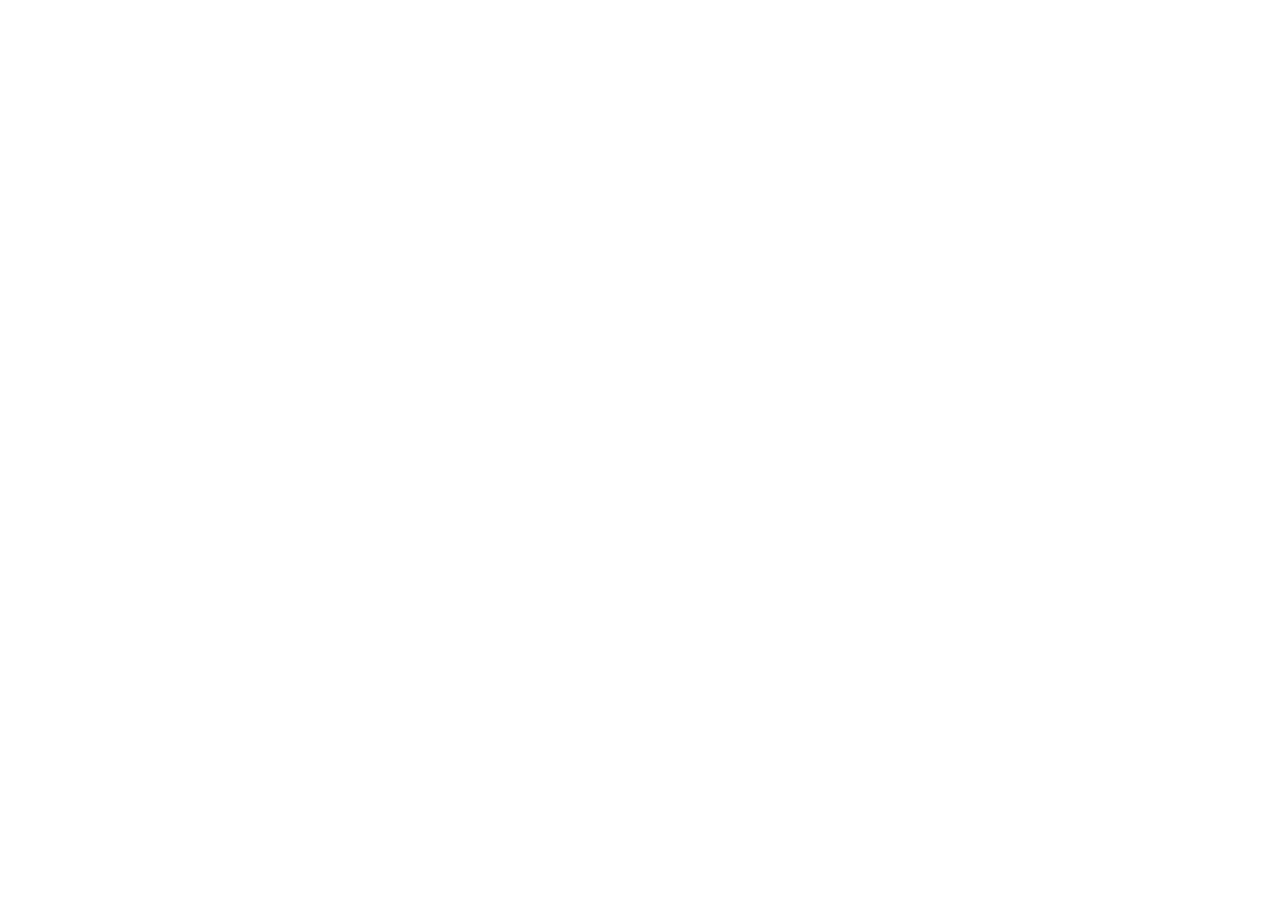
==== index.html @ e1610df7 "Add EYD Academy preview shell" ====
<!doctype html>
<html lang="en">
<head>
  <meta charset="utf-8" />
  <meta name="viewport" content="width=device-width,initial-scale=1" />
  <meta name="theme-color" content="#0a0a0f" />
  <title>EYD Academy — Preview</title>
  <link rel="stylesheet" href="styles.css">
</head>
<body>
<div id="app" class="app"></div>
<script src="app.js"></script>
</body>
</html>
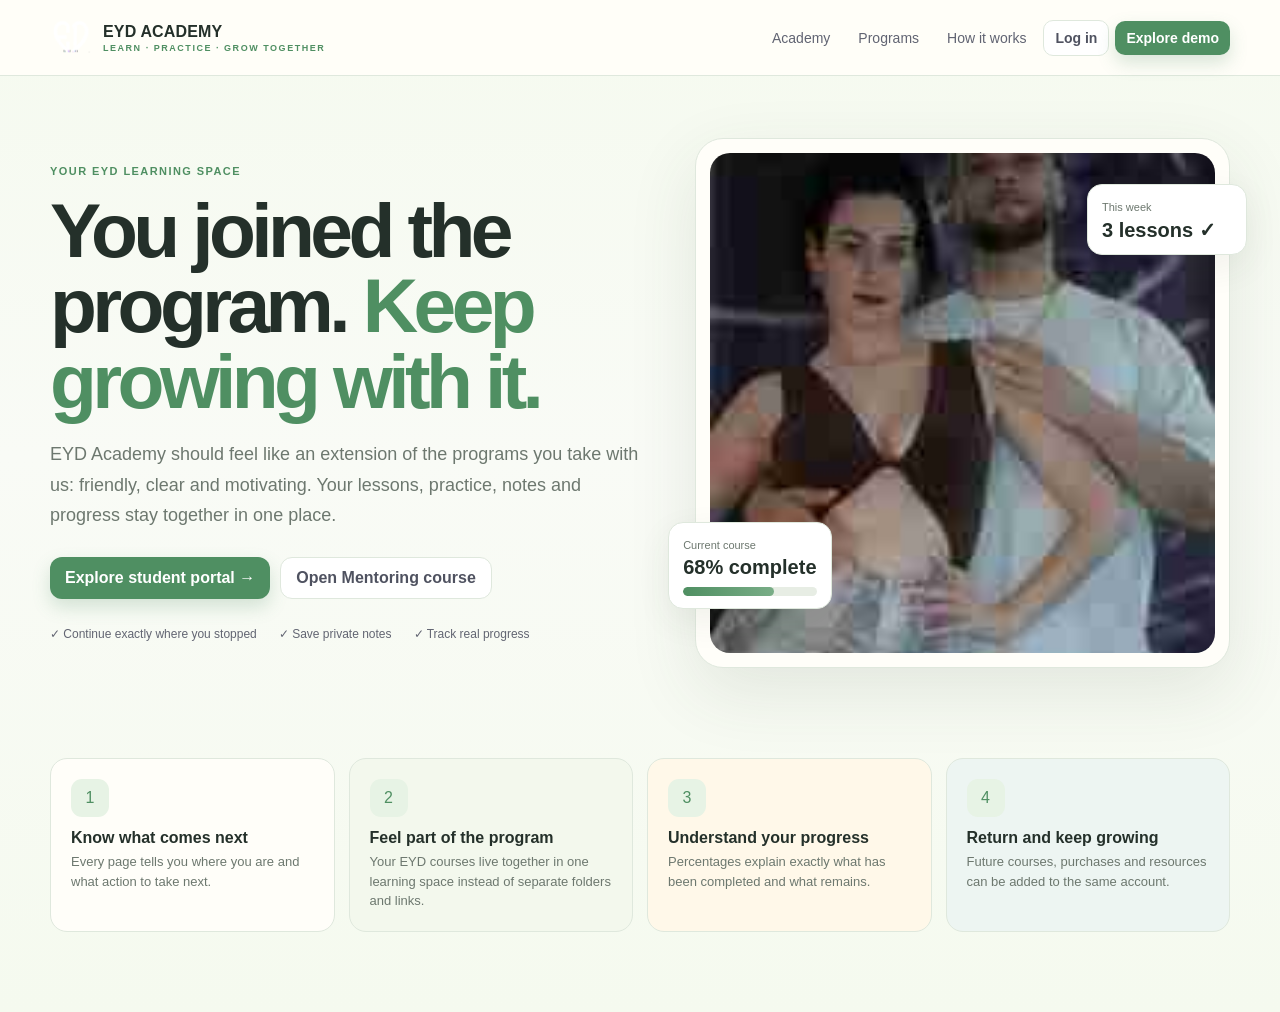
==== commit 1ab7db24: "Deploy EYD Academy V4 as main site" ====
--- a/index.html
+++ b/index.html
@@ -1,14 +1,175 @@
 <!doctype html>
 <html lang="en">
 <head>
-  <meta charset="utf-8" />
-  <meta name="viewport" content="width=device-width,initial-scale=1" />
-  <meta name="theme-color" content="#0a0a0f" />
-  <title>EYD Academy — Preview</title>
-  <link rel="stylesheet" href="styles.css">
+<meta charset="utf-8">
+<meta name="viewport" content="width=device-width,initial-scale=1">
+<meta name="theme-color" content="#f6f7fb">
+<title>EYD Academy — Community Learning</title>
+<link rel="stylesheet" href="styles.css">
 </head>
 <body>
-<div id="app" class="app"></div>
-<script src="app.js"></script>
+
+<section id="landing" class="route active">
+  <header class="landingTop">
+    <div class="inner">
+      <a class="brand" href="#landing">
+        <img src="assets/eyd-logo.png" alt="EYD logo">
+        <span>EYD ACADEMY<small>LEARN · PRACTICE · GROW TOGETHER</small></span>
+      </a>
+      <nav class="landingNav">
+        <a href="#landing">Academy</a>
+        <a href="#landing">Programs</a>
+        <a href="#auth">How it works</a>
+        <a class="btn ghost keep" href="#auth">Log in</a>
+        <a class="btn primary keep" href="#dashboard">Explore demo</a>
+      </nav>
+    </div>
+  </header>
+
+  <main>
+    <section class="landingHero">
+      <div>
+        <div class="kicker">Your EYD learning space</div>
+        <h1>You joined the program. <span>Keep growing with it.</span></h1>
+        <p>EYD Academy should feel like an extension of the programs you take with us: friendly, clear and motivating. Your lessons, practice, notes and progress stay together in one place.</p>
+        <div style="display:flex;gap:10px;flex-wrap:wrap">
+          <a class="btn primary" href="#dashboard">Explore student portal →</a>
+          <a class="btn ghost" href="#mentoring">Open Mentoring course</a>
+        </div>
+        <div style="display:flex;gap:22px;margin-top:28px;flex-wrap:wrap;color:#626572;font-size:12px">
+          <span>✓ Continue exactly where you stopped</span>
+          <span>✓ Save private notes</span>
+          <span>✓ Track real progress</span>
+        </div>
+      </div>
+      <div class="heroShot">
+        <img src="assets/couple.jpg" alt="Dance learning">
+        <div class="heroFloat one">
+          <span>Current course</span>
+          <strong>68% complete</strong>
+          <div class="progress" style="margin-top:8px"><i style="width:68%"></i></div>
+        </div>
+        <div class="heroFloat two">
+          <span>This week</span>
+          <strong>3 lessons ✓</strong>
+        </div>
+      </div>
+    </section>
+
+    <section class="landingFeatures">
+      <div class="featureStrip">
+        <div class="featureMini"><div class="fi">1</div><b>Know what comes next</b><p>Every page tells you where you are and what action to take next.</p></div>
+        <div class="featureMini"><div class="fi">2</div><b>Feel part of the program</b><p>Your EYD courses live together in one learning space instead of separate folders and links.</p></div>
+        <div class="featureMini"><div class="fi">3</div><b>Understand your progress</b><p>Percentages explain exactly what has been completed and what remains.</p></div>
+        <div class="featureMini"><div class="fi">4</div><b>Return and keep growing</b><p>Future courses, purchases and resources can be added to the same account.</p></div>
+      </div>
+    </section>
+  </main>
+</section>
+
+<section id="auth" class="route">
+  <div class="authPage">
+    <div class="authVisual">
+      <a class="brand" href="#landing"><img src="assets/eyd-logo.png"><span>EYD ACADEMY<small>LEARN · PRACTICE · GROW TOGETHER</small></span></a>
+      <div>
+        <div class="kicker">Your learning stays with you</div>
+        <h1>One account for every EYD course you join.</h1>
+        <p>Your progress, notes, achievements and course access stay connected to your account—even when new programs are added later.</p>
+      </div>
+      <span class="small muted">Secure authentication will replace this prototype login in production.</span>
+    </div>
+    <div class="authFormWrap">
+      <div class="authBox" id="loginBox">
+        <div class="kicker">Welcome back</div>
+        <h2>Log in to EYD Academy</h2>
+        <p>Continue your courses and pick up from your last lesson.</p>
+        <div class="field"><label>Email</label><input value="student@eyd-preview.local"></div>
+        <div class="field"><label>Password</label><input type="password" value="PreviewStudent26!"></div>
+        <div style="display:flex;justify-content:flex-end"><button class="textLink" onclick="showForgot()">Forgot password?</button></div>
+        <button class="btn primary" onclick="location.hash='#dashboard'">Log in</button>
+        <button class="btn ghost" onclick="location.hash='#admin'">Open admin demo</button>
+        <p class="small" style="text-align:center;margin-top:18px">New student? <button class="textLink" onclick="showRegister()">Create an account</button></p>
+      </div>
+      <div class="authBox hidden" id="forgotBox">
+        <div class="kicker">Password reset</div>
+        <h2>Reset your password</h2>
+        <p>Enter your email and we’ll send a secure, expiring reset link. The old password is never shown or recoverable.</p>
+        <div class="field"><label>Email</label><input value="student@eyd-preview.local"></div>
+        <button class="btn primary" onclick="showResetSent()">Send reset link</button>
+        <button class="textLink" style="margin-top:16px" onclick="showLogin()">← Back to login</button>
+      </div>
+      <div class="authBox hidden" id="resetSentBox">
+        <div class="pill green">Email sent</div>
+        <h2>Check your inbox</h2>
+        <p>A secure password reset link was sent to <b>student@eyd-preview.local</b>.</p>
+        <button class="btn soft" onclick="showNewPassword()">Preview reset link</button>
+        <button class="textLink" style="margin-top:16px" onclick="showLogin()">Back to login</button>
+      </div>
+      <div class="authBox hidden" id="newPasswordBox">
+        <div class="kicker">Choose a new password</div>
+        <h2>Create a new password</h2>
+        <div class="field"><label>New password</label><input type="password" value="NewSecurePassword!"></div>
+        <div class="field"><label>Confirm password</label><input type="password" value="NewSecurePassword!"></div>
+        <button class="btn primary" onclick="showLogin();toast('Password changed in preview')">Update password</button>
+      </div>
+      <div class="authBox hidden" id="registerBox">
+        <div class="kicker">Create your account</div>
+        <h2>Join EYD Academy</h2>
+        <p>Your purchases can then be attached to this account automatically or by the school.</p>
+        <div class="field"><label>Full name</label><input value="Alex Morgan"></div>
+        <div class="field"><label>Email</label><input value="alex@example.com"></div>
+        <div class="field"><label>Password</label><input type="password" value="SecurePassword!"></div>
+        <button class="btn primary" onclick="location.hash='#dashboard'">Create account</button>
+        <button class="textLink" style="margin-top:16px" onclick="showLogin()">Already have an account?</button>
+      </div>
+    </div>
+  </div>
+</section>
+
+<div id="app" class="route">
+  <div class="appShell">
+    <aside class="sidebar">
+      <a class="sideBrand" href="#dashboard"><img src="assets/eyd-logo.png"><span>EYD ACADEMY<small>STUDENT PORTAL</small></span></a>
+      <div class="sideGroupLabel">My learning</div>
+      <nav class="sideNav">
+        <a href="#dashboard" data-side="dashboard">⌂ <span>Home</span></a>
+        <a href="#courses" data-side="courses">▤ <span>My programs</span><span class="badgeCount">3</span></a>
+        <a href="#journey" data-side="journey">↗ <span>My journey</span></a>
+        <a href="#mentoring" data-side="mentoring">▶ <span>Recommended next</span></a>
+      </nav>
+      <div class="sideGroupLabel">My space</div>
+      <nav class="sideNav">
+        <a href="#saved" data-side="saved">☆ <span>Saved lessons</span></a>
+        <a href="#account" data-side="account">⚙ <span>Account & security</span></a>
+      </nav>
+      <div class="sideBottom">
+        <div class="userMini">
+          <div class="avatar">AM</div>
+          <div><b>Alex Morgan</b><small>Level 6 learner</small></div>
+        </div>
+      </div>
+    </aside>
+    <main class="appMain">
+      <header class="topbar">
+        <button class="iconBtn mobileMenu" onclick="location.hash='#dashboard'">☰</button>
+        <div class="search"><span>⌕</span><input placeholder="Search lessons, courses, topics..."></div>
+        <div class="topActions">
+          <span class="pill violet">740 XP</span>
+          <button class="iconBtn" title="Notifications">◌</button>
+          <a class="iconBtn" href="#account" title="Account">AM</a>
+        </div>
+      </header>
+      <div id="appRoute"></div>
+    </main>
+  </div>
+</div>
+
+<div id="toast" style="position:fixed;right:20px;bottom:20px;background:#171824;color:#fff;padding:12px 15px;border-radius:12px;font-size:12px;opacity:0;pointer-events:none;transition:.2s;z-index:100"></div>
+
+<script src="js/01.js"></script>
+<script src="js/02.js"></script>
+<script src="js/03.js"></script>
+<script src="js/04.js"></script>
+<script src="js/05.js"></script>
 </body>
 </html>
--- a/styles.css
+++ b/styles.css
@@ -0,0 +1,130 @@
+:root {
+  --bg:#f5faef;
+  --surface:#fffef9;
+  --surface-2:#f9fcf6;
+  --ink:#24302a;
+  --muted:#6d786f;
+  --line:#dfe8dd;
+  --violet:#4f8f62;
+  --violet-dark:#376847;
+  --violet-soft:#e7f3e5;
+  --green:#6ea77d;
+  --green-soft:#e7f3e5;
+  --amber:#c89f46;
+  --amber-soft:#fff4d9;
+  --red:#df665e;
+  --shadow:0 12px 35px rgba(51,72,56,.07);
+  --shadow-lg:0 24px 70px rgba(51,72,56,.11);
+  --radius:20px;
+}
+*{box-sizing:border-box}
+html{scroll-behavior:smooth}
+body{margin:0;background:var(--bg);color:var(--ink);font-family:Inter,ui-sans-serif,-apple-system,BlinkMacSystemFont,"Segoe UI",sans-serif}
+button,input,textarea,select{font:inherit}
+button{cursor:pointer}
+a{color:inherit;text-decoration:none}
+img{display:block}
+.hidden{display:none!important}
+.route{display:none} .route.active{display:block}
+.icon{width:20px;height:20px;display:inline-block;vertical-align:middle}
+.small{font-size:12px} .muted{color:var(--muted)}
+.kicker{font-size:11px;text-transform:uppercase;letter-spacing:.13em;font-weight:800;color:var(--violet)}
+.btn{border:0;border-radius:12px;padding:11px 15px;font-weight:750;display:inline-flex;align-items:center;justify-content:center;gap:8px;transition:.18s}
+.btn:hover{transform:translateY(-1px)}
+.btn.primary{background:var(--violet);color:#fff;box-shadow:0 8px 18px rgba(79,143,98,.22)}
+.btn.primary:hover{background:var(--violet-dark)}
+.btn.soft{background:var(--violet-soft);color:var(--violet-dark)}
+.btn.ghost{background:#fff;border:1px solid var(--line);color:#4f5260}
+.btn.success{background:var(--green-soft);color:#187a52}
+.pill{display:inline-flex;align-items:center;gap:6px;padding:6px 9px;border-radius:999px;font-size:11px;font-weight:750}
+.pill.green{background:var(--green-soft);color:#197852}
+.pill.violet{background:var(--violet-soft);color:var(--violet-dark)}
+.pill.amber{background:var(--amber-soft);color:#9a681e}
+.card{background:var(--surface);border:1px solid var(--line);border-radius:var(--radius);box-shadow:var(--shadow)}
+.progress{height:9px;border-radius:999px;background:#e7ede4;overflow:hidden}
+.progress > i{display:block;height:100%;border-radius:999px;background:linear-gradient(90deg,#4f8f62,#79ad87)}
+.progress.success > i{background:var(--green)}
+.progressExplain{font-size:10px;line-height:1.45;color:#778278;margin-top:6px}
+
+.landingTop{height:76px;background:rgba(255,254,249,.93);backdrop-filter:blur(16px);border-bottom:1px solid var(--line);display:flex;align-items:center;position:sticky;top:0;z-index:30}
+.landingTop .inner{width:min(1180px,calc(100% - 36px));margin:auto;display:flex;align-items:center;gap:18px}
+.brand{display:flex;align-items:center;gap:11px;font-weight:900;letter-spacing:.01em}
+.brand img{width:42px;height:42px;object-fit:contain}
+.brand small{display:block;font-size:9px;letter-spacing:.17em;color:var(--violet);margin-top:2px}
+.landingNav{margin-left:auto;display:flex;gap:6px;align-items:center}
+.landingNav a{padding:9px 11px;border-radius:10px;color:#616472;font-size:14px}
+.landingNav a:hover{background:var(--violet-soft);color:var(--violet)}
+.landingHero{width:min(1180px,calc(100% - 36px));margin:0 auto;padding:62px 0 60px;display:grid;grid-template-columns:1.05fr .95fr;gap:54px;align-items:center}
+.landingHero h1{font-size:clamp(46px,6vw,78px);line-height:.98;letter-spacing:-.06em;margin:16px 0 20px;max-width:690px;color:#24302a}
+.landingHero h1 span{color:var(--violet)}
+.landingHero p{font-size:18px;line-height:1.7;color:var(--muted);max-width:630px;margin:0 0 26px}
+.heroShot{background:#fffef9;border:1px solid var(--line);border-radius:28px;padding:14px;box-shadow:var(--shadow-lg);position:relative}
+.heroShot img{width:100%;height:500px;object-fit:cover;border-radius:20px;object-position:center 28%}
+.heroFloat{position:absolute;background:#fff;border:1px solid var(--line);border-radius:15px;padding:12px 14px;box-shadow:var(--shadow);min-width:160px}
+.heroFloat.one{left:-28px;bottom:58px}
+.heroFloat.two{right:-18px;top:45px}
+.heroFloat strong{font-size:20px;display:block;margin-top:3px}
+.heroFloat span{font-size:11px;color:var(--muted)}
+.landingFeatures{width:min(1180px,calc(100% - 36px));margin:auto;padding:30px 0 80px}
+.featureStrip{display:grid;grid-template-columns:repeat(4,1fr);gap:14px}
+.featureMini{padding:20px;background:#fffef9;border:1px solid var(--line);border-radius:17px}
+.featureMini:nth-child(2){background:#f3f8ed}.featureMini:nth-child(3){background:#fff8e9}.featureMini:nth-child(4){background:#edf5f2}
+.featureMini .fi{width:38px;height:38px;border-radius:11px;background:var(--violet-soft);color:var(--violet);display:grid;place-items:center;margin-bottom:12px}
+.featureMini b{display:block;margin-bottom:5px}
+.featureMini p{margin:0;font-size:13px;line-height:1.5;color:var(--muted)}
+
+.appShell{min-height:100vh;display:grid;grid-template-columns:242px 1fr}
+.sidebar{background:#fffef9;border-right:1px solid var(--line);padding:22px 16px;position:fixed;width:242px;height:100vh;left:0;top:0;display:flex;flex-direction:column;z-index:40}
+.sideBrand{display:flex;align-items:center;gap:10px;padding:0 8px 20px;font-weight:900}
+.sideBrand img{width:38px;height:38px;object-fit:contain}
+.sideBrand span small{display:block;font-size:8px;letter-spacing:.15em;color:var(--violet);margin-top:2px}
+.sideGroupLabel{font-size:10px;text-transform:uppercase;letter-spacing:.11em;color:#a2a5af;font-weight:800;padding:16px 10px 7px}
+.sideNav{display:grid;gap:3px}
+.sideNav a{display:flex;align-items:center;gap:11px;padding:11px 12px;border-radius:12px;font-size:14px;color:#5d606d;font-weight:600}
+.sideNav a:hover{background:#f5f8f3;color:var(--ink)}
+.sideNav a.active{background:var(--violet-soft);color:var(--violet-dark);font-weight:800}
+.sideNav .badgeCount{margin-left:auto;background:var(--violet-soft);color:var(--violet-dark);font-size:10px;font-weight:800;border-radius:999px;padding:3px 7px}
+.sideBottom{margin-top:auto}
+.userMini{display:flex;align-items:center;gap:10px;padding:12px;border-radius:14px;background:#f4f8f2}
+.avatar{width:36px;height:36px;border-radius:12px;background:linear-gradient(135deg,#6da67d,#8bbc98);color:#fff;display:grid;place-items:center;font-weight:850}
+.userMini b{font-size:13px;display:block}.userMini small{font-size:10px;color:var(--muted)}
+.appMain{grid-column:2;min-width:0}
+.topbar{height:76px;display:flex;align-items:center;gap:15px;padding:0 30px;border-bottom:1px solid var(--line);background:rgba(245,250,239,.94);backdrop-filter:blur(14px);position:sticky;top:0;z-index:25}
+.search{display:flex;align-items:center;gap:9px;background:#fff;border:1px solid var(--line);border-radius:12px;padding:10px 12px;width:min(410px,45vw)}
+.search input{border:0;outline:0;background:transparent;width:100%;color:var(--ink)}
+.topActions{margin-left:auto;display:flex;align-items:center;gap:9px}
+.iconBtn{width:40px;height:40px;border:1px solid var(--line);background:#fff;border-radius:12px;display:grid;place-items:center;color:#5e6170}
+.pageWrap{width:min(1240px,calc(100% - 48px));margin:0 auto;padding:34px 0 70px}
+.pageTitle{display:flex;justify-content:space-between;gap:24px;align-items:flex-end;margin-bottom:24px}
+.pageTitle h1{font-size:34px;letter-spacing:-.035em;margin:5px 0}.pageTitle p{margin:0;color:var(--muted);line-height:1.5}
+.pageGuide{display:flex;gap:12px;align-items:flex-start;background:#eef6eb;border:1px solid #dbe8d6;border-radius:16px;padding:13px 15px;margin:-6px 0 18px}
+.guideIcon{width:31px;height:31px;flex:none;border-radius:10px;background:#fff;display:grid;place-items:center;font-weight:900;color:#376847;border:1px solid #deead9}
+.pageGuide b{font-size:12px}.pageGuide p{font-size:11px;line-height:1.5;color:#6d786f;margin:3px 0 0}
+
+.continueCard{padding:22px;display:grid;grid-template-columns:1.35fr .65fr;gap:24px;align-items:center;background:linear-gradient(120deg,#fffef9 0%,#fbfdf7 70%,#eaf4e6 100%)}
+.continueInfo{display:grid;grid-template-columns:160px 1fr;gap:20px;align-items:center}.continueImage{height:125px;border-radius:16px;overflow:hidden;background:#eee}.continueImage img{width:100%;height:100%;object-fit:cover}
+.continueInfo h2{margin:6px 0 8px;font-size:25px;letter-spacing:-.025em}.continueInfo p{margin:0 0 14px;color:var(--muted);font-size:13px;line-height:1.5}.continueAside{padding-left:24px;border-left:1px solid var(--line)}.continueAside .big{font-size:34px;font-weight:900}
+.statRow{display:grid;grid-template-columns:repeat(4,1fr);gap:14px;margin:16px 0 24px}.statCard{padding:18px}.statCard .top{display:flex;align-items:center;justify-content:space-between;color:var(--muted);font-size:12px}.statCard strong{font-size:26px;display:block;margin-top:7px}.statCard small{color:var(--muted);font-size:11px}
+.contentGrid{display:grid;grid-template-columns:minmax(0,1.7fr) minmax(290px,.8fr);gap:18px}.sectionCard{padding:20px}.sectionHeader{display:flex;justify-content:space-between;gap:18px;align-items:center;margin-bottom:16px}.sectionHeader h2{font-size:18px;margin:0}.sectionHeader a{font-size:12px;color:var(--violet);font-weight:750}
+.courseList{display:grid;grid-template-columns:repeat(2,1fr);gap:13px}.courseTile{border:1px solid var(--line);border-radius:17px;overflow:hidden;background:#fff;transition:.18s}.courseTile:hover{transform:translateY(-2px);box-shadow:var(--shadow);border-color:#cbdcc7}.courseTile .img{height:150px;position:relative;overflow:hidden}.courseTile img{width:100%;height:100%;object-fit:cover}.courseTile .lockOverlay{position:absolute;inset:0;background:rgba(22,23,31,.54);display:grid;place-items:center;color:#fff;font-weight:800}.courseTile .body{padding:14px;background:#fffef9}.courseTile h3{margin:0 0 5px;font-size:16px}.courseTile p{margin:0;color:var(--muted);font-size:12px;line-height:1.45;min-height:36px}.courseTile .meta{display:flex;justify-content:space-between;margin:12px 0 7px;font-size:11px;color:var(--muted)}
+.todayList{display:grid;gap:9px}.todayItem{display:flex;gap:12px;padding:12px;border-radius:14px;background:#fafbfc;border:1px solid #f0f1f5}.todayIcon{width:34px;height:34px;border-radius:10px;background:var(--violet-soft);color:var(--violet);display:grid;place-items:center;flex:none;font-size:13px;font-weight:900}.todayItem b{font-size:13px;display:block;margin-bottom:2px}.todayItem small{font-size:11px;color:var(--muted)}
+.week{display:grid;grid-template-columns:repeat(7,1fr);gap:6px;margin-top:14px}.day{height:45px;border-radius:11px;background:#f5f6f8;color:#a1a4ad;display:grid;place-items:center;font-size:10px;font-weight:800}.day.done{background:var(--green-soft);color:var(--green)}.day.now{background:var(--violet);color:#fff}
+
+.learningLayout{display:grid;grid-template-columns:310px minmax(0,1fr);gap:18px;align-items:start}.curriculum{padding:0;overflow:hidden;position:sticky;top:94px}.currTop{padding:19px;border-bottom:1px solid var(--line)}.currTop h3{margin:6px 0 5px;font-size:17px}.currTop p{margin:0;color:var(--muted);font-size:12px}.moduleTitle{padding:14px 16px 7px;font-size:10px;text-transform:uppercase;letter-spacing:.1em;font-weight:850;color:#9a9da7}
+.lessonBtn{width:100%;border:0;background:transparent;display:flex;gap:10px;text-align:left;padding:11px 14px;color:#555866;border-left:3px solid transparent}.lessonBtn:hover{background:#fafaff}.lessonBtn.active{background:#f0f7ed;border-left-color:var(--violet);color:var(--violet-dark)}.lessonCheck{width:26px;height:26px;border-radius:9px;background:#f0f1f4;display:grid;place-items:center;flex:none;font-size:10px}.lessonBtn.done .lessonCheck{background:var(--green-soft);color:var(--green)}.lessonBtn b{font-size:12px;display:block}.lessonBtn small{font-size:10px;color:#9295a1}.lessonMain{min-width:0}
+.videoBox{height:390px;border-radius:20px;background:linear-gradient(135deg,#394a3e,#526a58);display:grid;place-items:center;color:#fff;position:relative;overflow:hidden;box-shadow:var(--shadow)}.videoBox:before{content:"";position:absolute;inset:0;background-image:linear-gradient(rgba(255,255,255,.025) 1px,transparent 1px),linear-gradient(90deg,rgba(255,255,255,.025) 1px,transparent 1px);background-size:30px 30px}.play{width:72px;height:72px;border-radius:50%;background:#fff;color:var(--violet);display:grid;place-items:center;font-size:25px;z-index:1;box-shadow:0 12px 35px rgba(0,0,0,.2)}
+.lessonCard{padding:24px;margin-top:14px}.lessonTop{display:flex;justify-content:space-between;gap:20px;align-items:flex-start}.lessonTop h1{font-size:28px;letter-spacing:-.03em;margin:4px 0 8px}.lessonTop p{margin:0;color:var(--muted);line-height:1.6}.lessonGuide{background:#f0f7ed;border:1px solid #deebd9;border-radius:15px;padding:13px 15px;margin-top:17px}.lessonGuide b{font-size:12px}.lessonGuide p{font-size:11px;line-height:1.5;color:#6d786f;margin:4px 0 0}
+.lessonTabs{display:flex;gap:4px;border-bottom:1px solid var(--line);margin-top:22px}.lessonTabs button{border:0;background:transparent;padding:11px 12px;color:var(--muted);font-weight:700;font-size:12px;border-bottom:2px solid transparent}.lessonTabs button.active{color:var(--violet);border-bottom-color:var(--violet)}.tabPanel{display:none;padding-top:18px}.tabPanel.active{display:block}.takeaways{display:grid;grid-template-columns:repeat(3,1fr);gap:10px}.takeaway{padding:14px;border:1px solid var(--line);border-radius:14px;background:#fafbfc}.takeaway b{display:block;font-size:12px;margin-bottom:4px}.takeaway span{font-size:11px;line-height:1.45;color:var(--muted)}.noteBox{width:100%;min-height:130px;border:1px solid var(--line);border-radius:13px;padding:13px;resize:vertical;outline:0}.noteBox:focus{border-color:#9ec4a7;box-shadow:0 0 0 3px #e7f3e5}.checklist{display:grid;gap:9px}.checkItem{display:flex;align-items:center;gap:10px;padding:11px 12px;background:#fafbfc;border:1px solid var(--line);border-radius:12px;font-size:12px}.completeBar{margin-top:14px;padding:14px 16px;border-radius:15px;background:#f9fafc;border:1px solid var(--line);display:flex;align-items:center;justify-content:space-between;gap:15px}
+
+.roadmap{padding:24px}.roadStep{display:grid;grid-template-columns:44px 1fr auto;gap:14px;align-items:center;padding:14px 0;position:relative}.roadStep:not(:last-child):after{content:"";position:absolute;left:21px;top:51px;height:calc(100% - 30px);width:2px;background:#e7e9ef}.stepDot{width:44px;height:44px;border-radius:15px;background:#f1f2f5;display:grid;place-items:center;font-weight:850;color:#9699a3;z-index:1}.roadStep.done .stepDot{background:var(--green-soft);color:var(--green)}.roadStep.current .stepDot{background:var(--violet);color:#fff}.roadStep b{font-size:14px;display:block}.roadStep p{font-size:11px;color:var(--muted);margin:3px 0 0}.badgeGrid{display:grid;grid-template-columns:repeat(3,1fr);gap:12px}.badgeCard{padding:18px;text-align:center}.badgeIcon{width:58px;height:58px;border-radius:18px;background:var(--violet-soft);display:grid;place-items:center;margin:0 auto 12px;font-size:24px}.badgeCard.locked{opacity:.5}.badgeCard b{display:block;font-size:13px}.badgeCard small{color:var(--muted);font-size:10px}
+
+.tabs{display:flex;gap:5px;padding:5px;background:#eceef3;border-radius:13px;width:max-content;max-width:100%;overflow:auto}.tabs button{border:0;background:transparent;border-radius:9px;padding:9px 12px;font-size:12px;font-weight:750;color:#6d707d;white-space:nowrap}.tabs button.active{background:#fff;color:var(--ink);box-shadow:0 2px 8px rgba(30,30,50,.06)}.panel{display:none}.panel.active{display:block}.formGrid{display:grid;grid-template-columns:1fr 1fr;gap:14px}.field{display:grid;gap:6px}.field label{font-size:11px;font-weight:750;color:#5d606b}.field input,.field textarea,.field select{border:1px solid var(--line);border-radius:12px;padding:11px 12px;background:#fff;outline:0}.tableWrap{overflow:auto}table{width:100%;border-collapse:collapse}th,td{padding:13px 11px;border-bottom:1px solid var(--line);text-align:left;font-size:12px}th{font-size:10px;text-transform:uppercase;letter-spacing:.08em;color:#9699a3}.toggle{border:1px solid var(--line);background:#fff;border-radius:999px;padding:7px 10px;font-size:10px;font-weight:800}.toggle.on{background:var(--green-soft);border-color:#cceede;color:#1d7e58}
+
+.authPage{min-height:100vh;display:grid;grid-template-columns:1.05fr .95fr;background:#fff}.authVisual{background:linear-gradient(145deg,#eef7e9,#fafcf7);padding:54px;display:flex;flex-direction:column;justify-content:space-between;position:relative;overflow:hidden}.authVisual:after{content:"";position:absolute;width:440px;height:440px;border-radius:50%;background:rgba(79,143,98,.08);right:-170px;bottom:-150px}.authVisual h1{font-size:48px;letter-spacing:-.05em;line-height:1.02;margin:30px 0 18px;max-width:500px}.authVisual p{color:var(--muted);line-height:1.65;max-width:500px}.authFormWrap{display:grid;place-items:center;padding:40px}.authBox{width:min(440px,100%)}.authBox h2{font-size:31px;letter-spacing:-.035em;margin:9px 0}.authBox p{color:var(--muted);line-height:1.5}.authBox .field{margin:13px 0}.authBox .btn{width:100%;margin-top:9px}.textLink{border:0;background:transparent;color:var(--violet);padding:0;font-weight:700;font-size:12px}
+
+.mobileMenu{display:none}
+@media(max-width:1050px){.contentGrid{grid-template-columns:1fr}.courseList{grid-template-columns:repeat(3,1fr)}.continueCard{grid-template-columns:1fr}.continueAside{border-left:0;border-top:1px solid var(--line);padding:16px 0 0}.learningLayout{grid-template-columns:270px 1fr}}
+@media(max-width:860px){.landingHero{grid-template-columns:1fr;padding-top:42px}.heroShot{max-width:600px}.featureStrip{grid-template-columns:repeat(2,1fr)}.sidebar{display:none}.appShell{display:block}.appMain{grid-column:auto}.mobileMenu{display:grid}.topbar{padding:0 17px}.pageWrap{width:min(100% - 28px,1240px)}.learningLayout{grid-template-columns:1fr}.curriculum{position:static}.statRow{grid-template-columns:repeat(2,1fr)}.courseList{grid-template-columns:repeat(2,1fr)}.authPage{grid-template-columns:1fr}.authVisual{display:none}}
+@media(max-width:600px){.landingNav a:not(.keep){display:none}.landingHero h1{font-size:48px}.heroShot img{height:390px}.heroFloat.one{left:8px}.heroFloat.two{right:8px}.featureStrip{grid-template-columns:1fr}.pageTitle{align-items:flex-start;flex-direction:column}.continueInfo{grid-template-columns:1fr}.continueImage{height:180px}.statRow{grid-template-columns:1fr 1fr}.courseList{grid-template-columns:1fr}.takeaways{grid-template-columns:1fr}.badgeGrid{grid-template-columns:1fr 1fr}.formGrid{grid-template-columns:1fr}.videoBox{height:260px}.topbar .search{display:none}}
+
+body{background:linear-gradient(180deg,#f5faef 0%,#f9fbf6 45%,#f5faef 100%)}
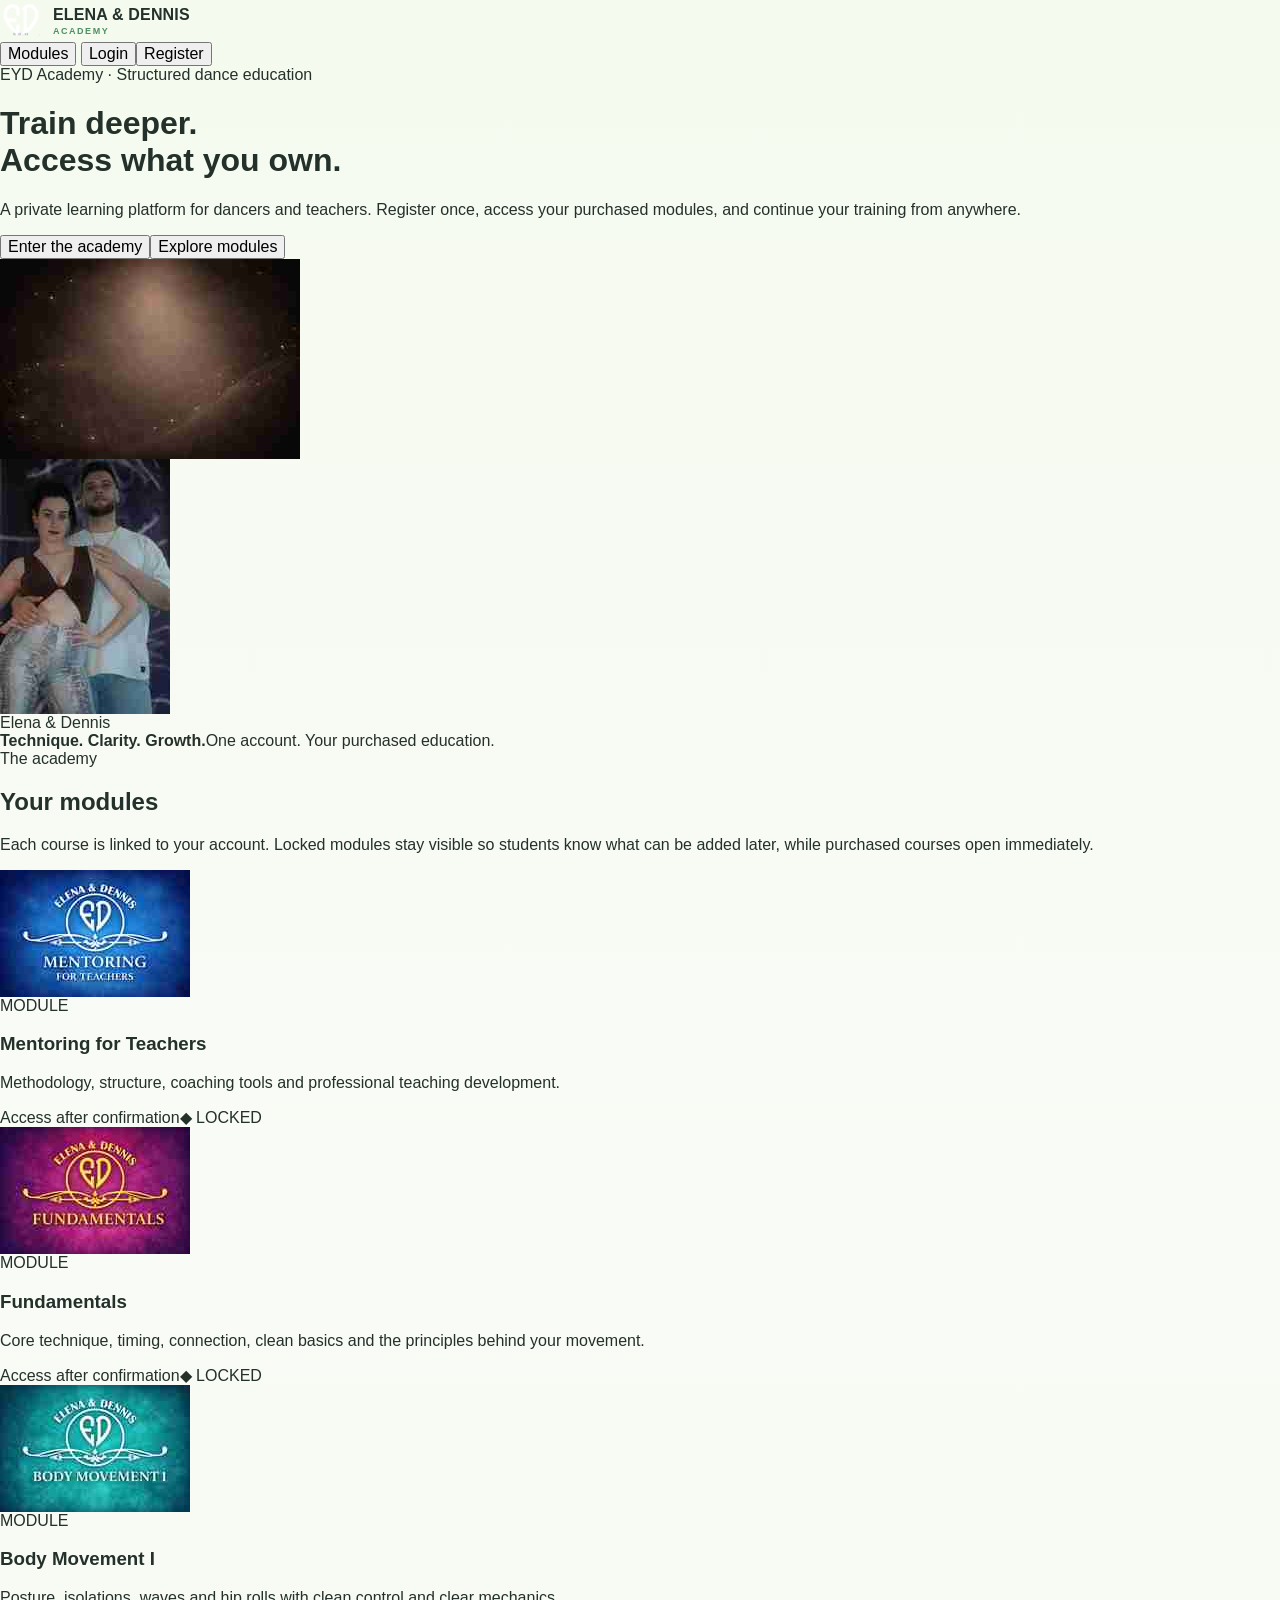
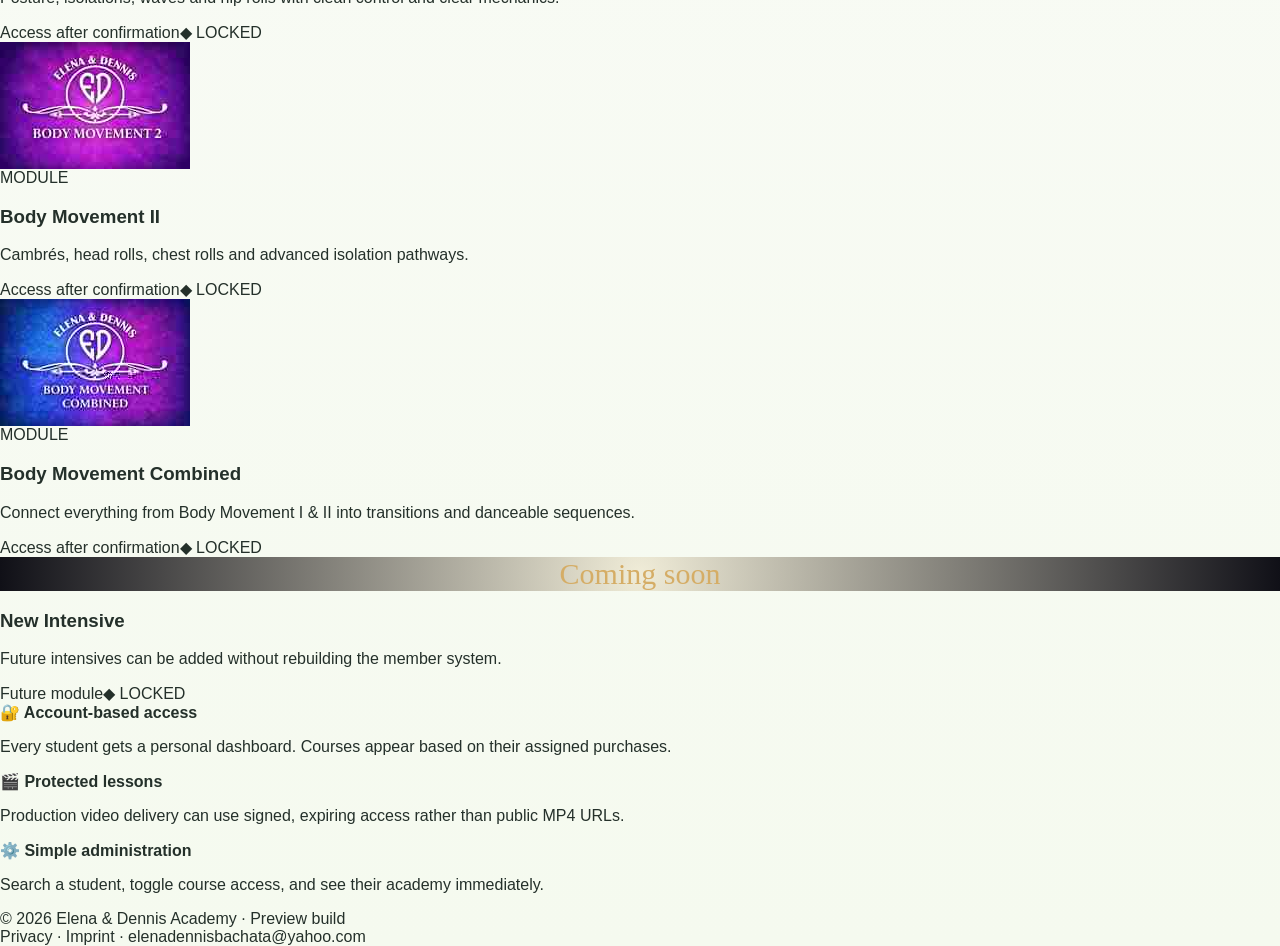
==== commit cee5e134: "Start premium EYD Academy redesign" ====
--- a/index.html
+++ b/index.html
@@ -1,175 +1,19 @@
 <!doctype html>
 <html lang="en">
 <head>
-<meta charset="utf-8">
-<meta name="viewport" content="width=device-width,initial-scale=1">
-<meta name="theme-color" content="#f6f7fb">
-<title>EYD Academy — Community Learning</title>
-<link rel="stylesheet" href="styles.css">
+  <meta charset="utf-8">
+  <meta name="viewport" content="width=device-width,initial-scale=1">
+  <meta name="theme-color" content="#0d0b0d">
+  <meta name="description" content="EYD Academy — structured bachata education for dancers and teachers by Elena & Dennis.">
+  <title>EYD Academy — Train deeper. Keep growing.</title>
+  <link rel="preconnect" href="https://fonts.googleapis.com">
+  <link rel="preconnect" href="https://fonts.gstatic.com" crossorigin>
+  <link href="https://fonts.googleapis.com/css2?family=DM+Sans:wght@400;500;600;700&family=Instrument+Serif:ital@0;1&display=swap" rel="stylesheet">
+  <link rel="stylesheet" href="styles.css">
 </head>
 <body>
-
-<section id="landing" class="route active">
-  <header class="landingTop">
-    <div class="inner">
-      <a class="brand" href="#landing">
-        <img src="assets/eyd-logo.png" alt="EYD logo">
-        <span>EYD ACADEMY<small>LEARN · PRACTICE · GROW TOGETHER</small></span>
-      </a>
-      <nav class="landingNav">
-        <a href="#landing">Academy</a>
-        <a href="#landing">Programs</a>
-        <a href="#auth">How it works</a>
-        <a class="btn ghost keep" href="#auth">Log in</a>
-        <a class="btn primary keep" href="#dashboard">Explore demo</a>
-      </nav>
-    </div>
-  </header>
-
-  <main>
-    <section class="landingHero">
-      <div>
-        <div class="kicker">Your EYD learning space</div>
-        <h1>You joined the program. <span>Keep growing with it.</span></h1>
-        <p>EYD Academy should feel like an extension of the programs you take with us: friendly, clear and motivating. Your lessons, practice, notes and progress stay together in one place.</p>
-        <div style="display:flex;gap:10px;flex-wrap:wrap">
-          <a class="btn primary" href="#dashboard">Explore student portal →</a>
-          <a class="btn ghost" href="#mentoring">Open Mentoring course</a>
-        </div>
-        <div style="display:flex;gap:22px;margin-top:28px;flex-wrap:wrap;color:#626572;font-size:12px">
-          <span>✓ Continue exactly where you stopped</span>
-          <span>✓ Save private notes</span>
-          <span>✓ Track real progress</span>
-        </div>
-      </div>
-      <div class="heroShot">
-        <img src="assets/couple.jpg" alt="Dance learning">
-        <div class="heroFloat one">
-          <span>Current course</span>
-          <strong>68% complete</strong>
-          <div class="progress" style="margin-top:8px"><i style="width:68%"></i></div>
-        </div>
-        <div class="heroFloat two">
-          <span>This week</span>
-          <strong>3 lessons ✓</strong>
-        </div>
-      </div>
-    </section>
-
-    <section class="landingFeatures">
-      <div class="featureStrip">
-        <div class="featureMini"><div class="fi">1</div><b>Know what comes next</b><p>Every page tells you where you are and what action to take next.</p></div>
-        <div class="featureMini"><div class="fi">2</div><b>Feel part of the program</b><p>Your EYD courses live together in one learning space instead of separate folders and links.</p></div>
-        <div class="featureMini"><div class="fi">3</div><b>Understand your progress</b><p>Percentages explain exactly what has been completed and what remains.</p></div>
-        <div class="featureMini"><div class="fi">4</div><b>Return and keep growing</b><p>Future courses, purchases and resources can be added to the same account.</p></div>
-      </div>
-    </section>
-  </main>
-</section>
-
-<section id="auth" class="route">
-  <div class="authPage">
-    <div class="authVisual">
-      <a class="brand" href="#landing"><img src="assets/eyd-logo.png"><span>EYD ACADEMY<small>LEARN · PRACTICE · GROW TOGETHER</small></span></a>
-      <div>
-        <div class="kicker">Your learning stays with you</div>
-        <h1>One account for every EYD course you join.</h1>
-        <p>Your progress, notes, achievements and course access stay connected to your account—even when new programs are added later.</p>
-      </div>
-      <span class="small muted">Secure authentication will replace this prototype login in production.</span>
-    </div>
-    <div class="authFormWrap">
-      <div class="authBox" id="loginBox">
-        <div class="kicker">Welcome back</div>
-        <h2>Log in to EYD Academy</h2>
-        <p>Continue your courses and pick up from your last lesson.</p>
-        <div class="field"><label>Email</label><input value="student@eyd-preview.local"></div>
-        <div class="field"><label>Password</label><input type="password" value="PreviewStudent26!"></div>
-        <div style="display:flex;justify-content:flex-end"><button class="textLink" onclick="showForgot()">Forgot password?</button></div>
-        <button class="btn primary" onclick="location.hash='#dashboard'">Log in</button>
-        <button class="btn ghost" onclick="location.hash='#admin'">Open admin demo</button>
-        <p class="small" style="text-align:center;margin-top:18px">New student? <button class="textLink" onclick="showRegister()">Create an account</button></p>
-      </div>
-      <div class="authBox hidden" id="forgotBox">
-        <div class="kicker">Password reset</div>
-        <h2>Reset your password</h2>
-        <p>Enter your email and we’ll send a secure, expiring reset link. The old password is never shown or recoverable.</p>
-        <div class="field"><label>Email</label><input value="student@eyd-preview.local"></div>
-        <button class="btn primary" onclick="showResetSent()">Send reset link</button>
-        <button class="textLink" style="margin-top:16px" onclick="showLogin()">← Back to login</button>
-      </div>
-      <div class="authBox hidden" id="resetSentBox">
-        <div class="pill green">Email sent</div>
-        <h2>Check your inbox</h2>
-        <p>A secure password reset link was sent to <b>student@eyd-preview.local</b>.</p>
-        <button class="btn soft" onclick="showNewPassword()">Preview reset link</button>
-        <button class="textLink" style="margin-top:16px" onclick="showLogin()">Back to login</button>
-      </div>
-      <div class="authBox hidden" id="newPasswordBox">
-        <div class="kicker">Choose a new password</div>
-        <h2>Create a new password</h2>
-        <div class="field"><label>New password</label><input type="password" value="NewSecurePassword!"></div>
-        <div class="field"><label>Confirm password</label><input type="password" value="NewSecurePassword!"></div>
-        <button class="btn primary" onclick="showLogin();toast('Password changed in preview')">Update password</button>
-      </div>
-      <div class="authBox hidden" id="registerBox">
-        <div class="kicker">Create your account</div>
-        <h2>Join EYD Academy</h2>
-        <p>Your purchases can then be attached to this account automatically or by the school.</p>
-        <div class="field"><label>Full name</label><input value="Alex Morgan"></div>
-        <div class="field"><label>Email</label><input value="alex@example.com"></div>
-        <div class="field"><label>Password</label><input type="password" value="SecurePassword!"></div>
-        <button class="btn primary" onclick="location.hash='#dashboard'">Create account</button>
-        <button class="textLink" style="margin-top:16px" onclick="showLogin()">Already have an account?</button>
-      </div>
-    </div>
-  </div>
-</section>
-
-<div id="app" class="route">
-  <div class="appShell">
-    <aside class="sidebar">
-      <a class="sideBrand" href="#dashboard"><img src="assets/eyd-logo.png"><span>EYD ACADEMY<small>STUDENT PORTAL</small></span></a>
-      <div class="sideGroupLabel">My learning</div>
-      <nav class="sideNav">
-        <a href="#dashboard" data-side="dashboard">⌂ <span>Home</span></a>
-        <a href="#courses" data-side="courses">▤ <span>My programs</span><span class="badgeCount">3</span></a>
-        <a href="#journey" data-side="journey">↗ <span>My journey</span></a>
-        <a href="#mentoring" data-side="mentoring">▶ <span>Recommended next</span></a>
-      </nav>
-      <div class="sideGroupLabel">My space</div>
-      <nav class="sideNav">
-        <a href="#saved" data-side="saved">☆ <span>Saved lessons</span></a>
-        <a href="#account" data-side="account">⚙ <span>Account & security</span></a>
-      </nav>
-      <div class="sideBottom">
-        <div class="userMini">
-          <div class="avatar">AM</div>
-          <div><b>Alex Morgan</b><small>Level 6 learner</small></div>
-        </div>
-      </div>
-    </aside>
-    <main class="appMain">
-      <header class="topbar">
-        <button class="iconBtn mobileMenu" onclick="location.hash='#dashboard'">☰</button>
-        <div class="search"><span>⌕</span><input placeholder="Search lessons, courses, topics..."></div>
-        <div class="topActions">
-          <span class="pill violet">740 XP</span>
-          <button class="iconBtn" title="Notifications">◌</button>
-          <a class="iconBtn" href="#account" title="Account">AM</a>
-        </div>
-      </header>
-      <div id="appRoute"></div>
-    </main>
-  </div>
-</div>
-
-<div id="toast" style="position:fixed;right:20px;bottom:20px;background:#171824;color:#fff;padding:12px 15px;border-radius:12px;font-size:12px;opacity:0;pointer-events:none;transition:.2s;z-index:100"></div>
-
-<script src="js/01.js"></script>
-<script src="js/02.js"></script>
-<script src="js/03.js"></script>
-<script src="js/04.js"></script>
-<script src="js/05.js"></script>
+  <div id="app"></div>
+  <div id="toast" class="toast" aria-live="polite"></div>
+  <script src="app.js"></script>
 </body>
 </html>
